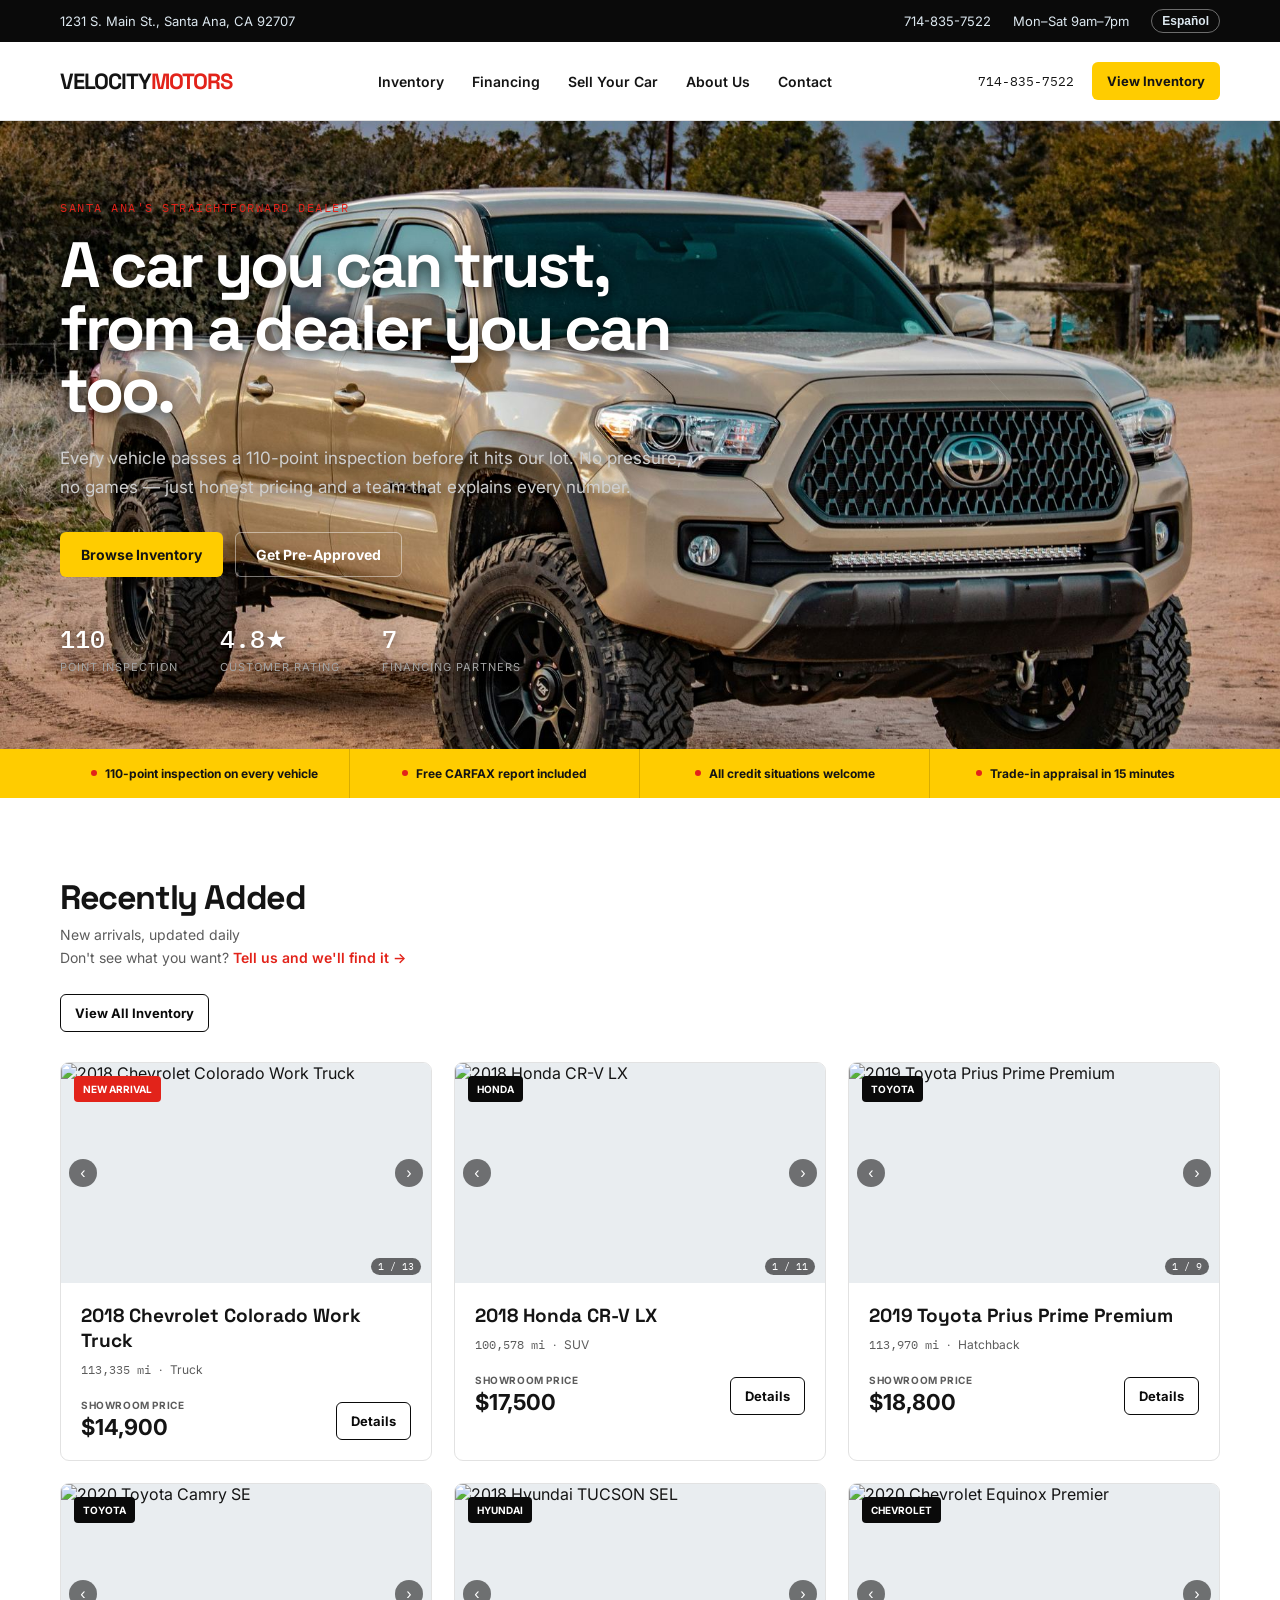
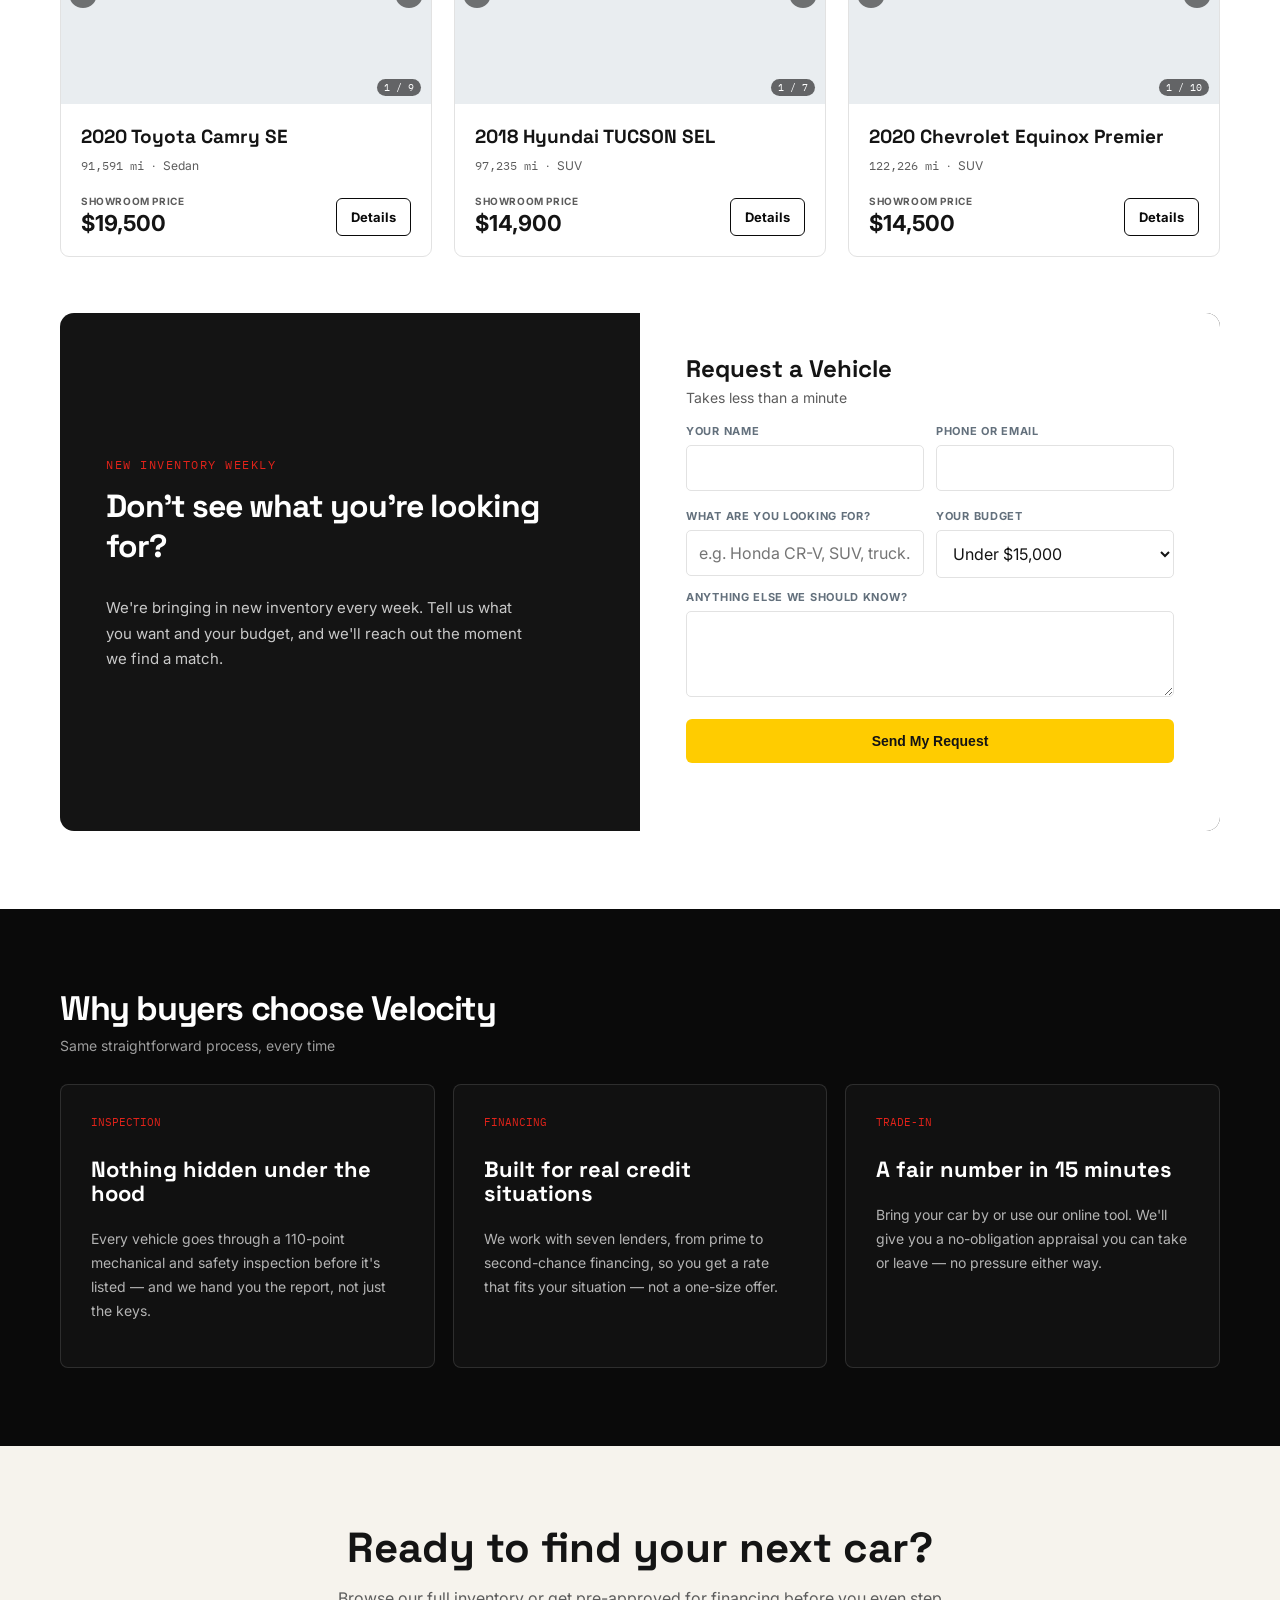
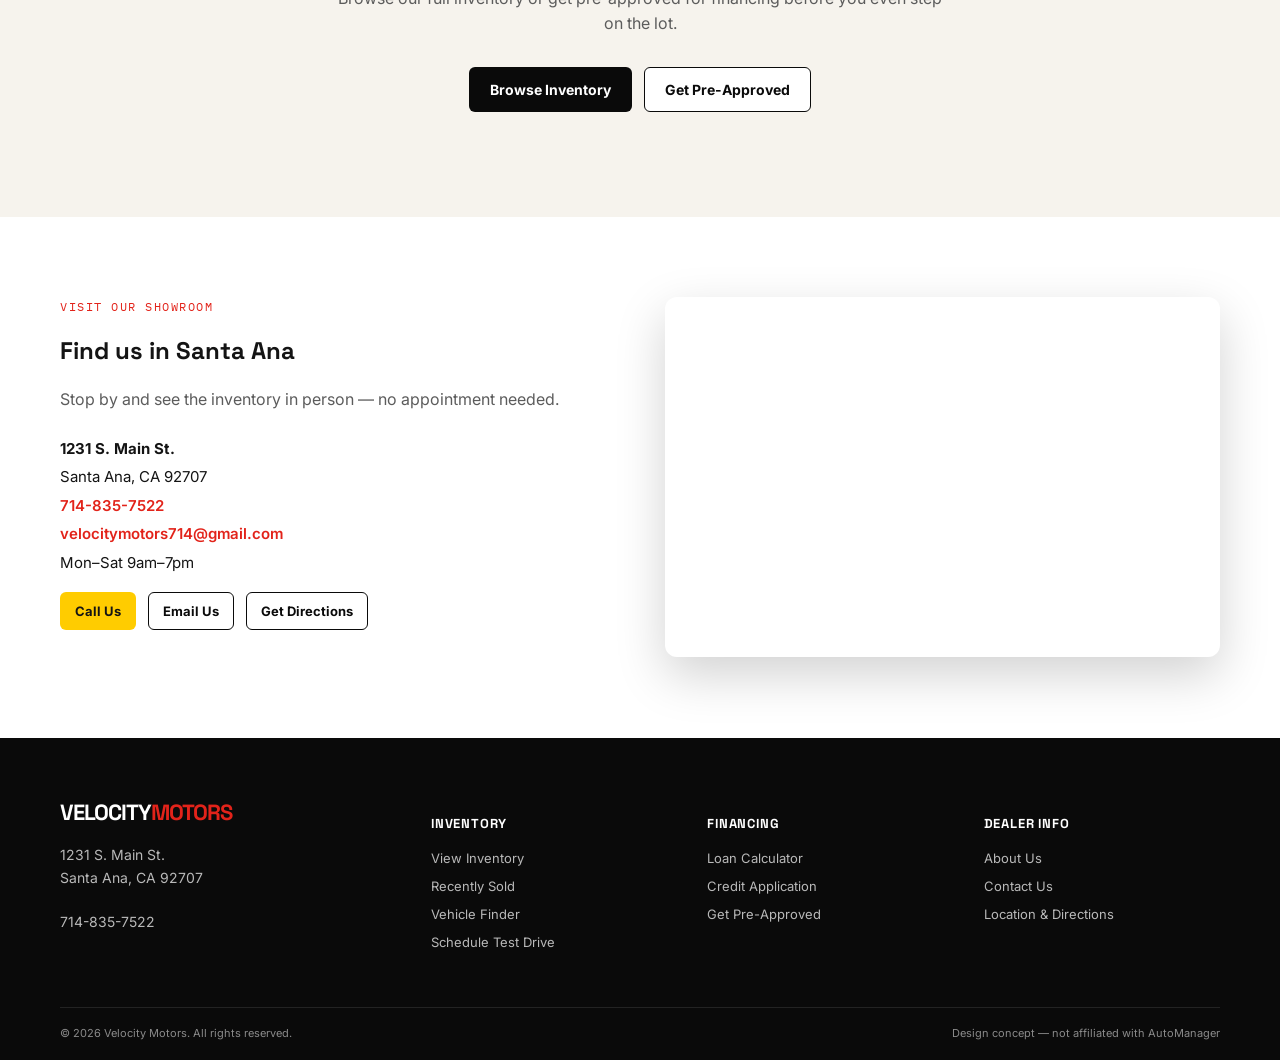
==== index.html @ 2717da7c "Add files via upload" ====
<!DOCTYPE html>
<html lang="en">
<head>
<meta charset="UTF-8">
<meta name="viewport" content="width=device-width, initial-scale=1">
<title>Used Car Dealership in Santa Ana, CA | Velocity Motors</title>
<meta name="description" content="Quality pre-owned vehicles in Santa Ana, CA. Every car inspected, transparent pricing, and financing for every credit situation. Browse inventory today.">
<link rel="preconnect" href="https://fonts.googleapis.com">
<link href="https://fonts.googleapis.com/css2?family=Space+Grotesk:wght@500;600;700&family=Inter:wght@400;500;600&family=IBM+Plex+Mono:wght@400;500&display=swap" rel="stylesheet">
<link rel="stylesheet" href="styles.css">
</head>
<body>

<div class="topbar">
  <div class="container">
    <span>1231 S. Main St., Santa Ana, CA 92707</span>
    <div class="topbar-links">
      <a href="tel:714-835-7522">714-835-7522</a>
      <a href="#" data-en="Mon–Sat 9am–7pm" data-es="Lun–Sáb 9am–7pm">Mon–Sat 9am–7pm</a>
      <button id="langToggle" class="lang-toggle">Español</button>
    </div>
  </div>
</div>

<header class="header">
  <div class="container">
    <a href="index.html" class="logo">VELOCITY<span>MOTORS</span></a>
    <nav class="nav">
      <a href="inventory.html" data-en="Inventory" data-es="Inventario">Inventory</a>
      <a href="financing.html" data-en="Financing" data-es="Financiamiento">Financing</a>
      <a href="sell-your-car.html" data-en="Sell Your Car" data-es="Vende tu Auto">Sell Your Car</a>
      <a href="about.html" data-en="About Us" data-es="Sobre Nosotros">About Us</a>
      <a href="#visit" data-en="Contact" data-es="Contacto">Contact</a>
    </nav>
    <div class="header-cta">
      <span class="phone-cta">714-835-7522</span>
      <a href="inventory.html" class="btn btn-primary btn-sm" data-en="View Inventory" data-es="Ver Inventario">View Inventory</a>
    </div>
  </div>
</header>

<section class="hero">
  <div class="hero-carousel" id="heroCarousel">
    <img class="hero-carousel-slide active" src="images/hero-1.jpg" alt="">
    <img class="hero-carousel-slide" src="images/hero-2.jpg" alt="">
    <img class="hero-carousel-slide" src="images/hero-3.jpg" alt="">
    <img class="hero-carousel-slide" src="images/hero-4.jpg" alt="">
    <img class="hero-carousel-slide" src="images/hero-5.jpg" alt="">
    <img class="hero-carousel-slide" src="images/hero-6.jpg" alt="">
    <img class="hero-carousel-slide" src="images/hero-7.jpg" alt="">
    <img class="hero-carousel-slide" src="images/hero-8.jpg" alt="">
    <img class="hero-carousel-slide" src="images/hero-9.jpg" alt="">
  </div>
  <div class="container hero-inner">
    <div class="hero-text-panel">
      <span class="eyebrow" data-en="Santa Ana's Straightforward Dealer" data-es="El Distribuidor Honesto de Santa Ana">Santa Ana's Straightforward Dealer</span>
      <h1 data-en="A car you can trust,<br>from a dealer you can too." data-es="Un auto en el que puedes confiar,<br>de un distribuidor en el que también puedes confiar.">A car you can trust,<br>from a dealer you can too.</h1>
      <p data-en="Every vehicle passes a 110-point inspection before it hits our lot. No pressure, no games — just honest pricing and a team that explains every number." data-es="Cada vehículo pasa una inspección de 110 puntos antes de llegar a nuestro lote. Sin presión, sin trucos — solo precios honestos y un equipo que explica cada número.">Every vehicle passes a 110-point inspection before it hits our lot. No pressure, no games — just honest pricing and a team that explains every number.</p>
      <div class="hero-actions">
        <a href="inventory.html" class="btn btn-primary" data-en="Browse Inventory" data-es="Ver Inventario">Browse Inventory</a>
        <a href="financing.html" class="btn btn-outline-light" data-en="Get Pre-Approved" data-es="Obtén tu Pre-Aprobación">Get Pre-Approved</a>
      </div>
      <div class="hero-stats">
        <div>
          <div class="hero-stat-num odometer">110</div>
          <div class="hero-stat-label" data-en="Point Inspection" data-es="Puntos de Inspección">Point Inspection</div>
        </div>
        <div>
          <div class="hero-stat-num odometer">4.8★</div>
          <div class="hero-stat-label" data-en="Customer Rating" data-es="Calificación de Clientes">Customer Rating</div>
        </div>
        <div>
          <div class="hero-stat-num odometer">7</div>
          <div class="hero-stat-label" data-en="Financing Partners" data-es="Socios de Financiamiento">Financing Partners</div>
        </div>
      </div>
    </div>
  </div>
</section>

<div class="trust-strip">
  <div class="container">
    <div class="trust-item"><span class="dot"></span><span data-en="110-point inspection on every vehicle" data-es="Inspección de 110 puntos en cada vehículo">110-point inspection on every vehicle</span></div>
    <div class="trust-item"><span class="dot"></span><span data-en="Free CARFAX report included" data-es="Reporte CARFAX gratis incluido">Free CARFAX report included</span></div>
    <div class="trust-item"><span class="dot"></span><span data-en="All credit situations welcome" data-es="Todo tipo de crédito es bienvenido">All credit situations welcome</span></div>
    <div class="trust-item"><span class="dot"></span><span data-en="Trade-in appraisal in 15 minutes" data-es="Tasación de tu auto en 15 minutos">Trade-in appraisal in 15 minutes</span></div>
  </div>
</div>

<section class="section">
  <div class="container">
    <div class="section-head recently-added-head">
      <div>
        <h2 data-en="Recently Added" data-es="Agregados Recientemente">Recently Added</h2>
        <p class="sub" data-en="New arrivals, updated daily" data-es="Nuevas llegadas, actualizado a diario">New arrivals, updated daily</p>
        <p style="margin-top:6px;font-size:14px;color:var(--muted)">
          <span data-en="Don't see what you want? " data-es="¿No ves lo que buscas? ">Don't see what you want? </span><a href="#request" style="color:var(--red);font-weight:600" data-en="Tell us and we'll find it →" data-es="Dinos y lo encontraremos →">Tell us and we'll find it →</a>
        </p>
        <a href="inventory.html" class="btn btn-outline btn-sm" style="margin-top:14px;display:inline-flex" data-en="View All Inventory" data-es="Ver Todo el Inventario">View All Inventory</a>
      </div>
    </div>

    <div class="grid-cards" data-inventory-grid data-inventory-limit="6" style="margin-top:30px"></div>
  </div>

  <div class="container">
    <div id="request" class="request-band">
      <div class="request-inner">
        <div class="request-copy">
          <span class="eyebrow" style="color:var(--red)" data-en="New Inventory Weekly" data-es="Inventario Nuevo Cada Semana">New Inventory Weekly</span>
          <h2 data-en="Don't see what you're looking for?" data-es="¿No encuentras lo que buscas?">Don't see what you're looking for?</h2>
          <p data-en="We're bringing in new inventory every week. Tell us what you want and your budget, and we'll reach out the moment we find a match." data-es="Estamos recibiendo inventario nuevo cada semana. Dinos qué buscas y tu presupuesto, y te contactaremos en cuanto encontremos algo para ti.">We're bringing in new inventory every week. Tell us what you want and your budget, and we'll reach out the moment we find a match.</p>
        </div>
        <form class="search-card request-form" id="vehicleRequestForm" data-lead-form><input type="hidden" name="_subject" value="New Vehicle Request - Velocity Motors">
          <h3 data-en="Request a Vehicle" data-es="Solicitar un Vehículo">Request a Vehicle</h3>
          <p class="sub" data-en="Takes less than a minute" data-es="Toma menos de un minuto">Takes less than a minute</p>
          <div class="search-row">
            <div class="field">
              <label data-en="Your Name" data-es="Tu Nombre">Your Name</label>
              <input type="text" name="name" required>
            </div>
            <div class="field">
              <label data-en="Phone or Email" data-es="Teléfono o Correo">Phone or Email</label>
              <input type="text" name="contact" required>
            </div>
          </div>
          <div class="search-row">
            <div class="field">
              <label data-en="What Are You Looking For?" data-es="¿Qué Estás Buscando?">What Are You Looking For?</label>
              <input type="text" name="vehicle" placeholder="e.g. Honda CR-V, SUV, truck..." required>
            </div>
            <div class="field">
              <label data-en="Your Budget" data-es="Tu Presupuesto">Your Budget</label>
              <select name="budget">
                <option data-en="Under $15,000" data-es="Menos de $15,000">Under $15,000</option>
                <option data-en="$15,000–$20,000" data-es="$15,000–$20,000">$15,000–$20,000</option>
                <option data-en="$20,000–$25,000" data-es="$20,000–$25,000">$20,000–$25,000</option>
                <option data-en="$25,000+" data-es="$25,000+">$25,000+</option>
              </select>
            </div>
          </div>
          <div class="field" style="margin-top:12px">
            <label data-en="Anything Else We Should Know?" data-es="¿Algo Más que Debamos Saber?">Anything Else We Should Know?</label>
            <textarea name="notes" rows="3" placeholder=""></textarea>
          </div>
          <button type="submit" class="btn btn-primary btn-block" data-en="Send My Request" data-es="Enviar mi Solicitud">Send My Request</button>
          <p class="form-status" id="requestStatus"></p>
        </form>
      </div>
    </div>
  </div>
</section>

<section class="section features">
  <div class="container">
    <div class="section-head">
      <div>
        <h2 style="color:#fff" data-en="Why buyers choose Velocity" data-es="Por qué los compradores eligen Velocity">Why buyers choose Velocity</h2>
        <p class="sub" style="color:rgba(255,255,255,0.6)" data-en="Same straightforward process, every time" data-es="El mismo proceso honesto, cada vez">Same straightforward process, every time</p>
      </div>
    </div>
    <div class="grid-3">
      <div class="feature-card">
        <div class="feature-num" data-en="Inspection" data-es="Inspección">Inspection</div>
        <h3 data-en="Nothing hidden under the hood" data-es="Nada escondido bajo el capó">Nothing hidden under the hood</h3>
        <p data-en="Every vehicle goes through a 110-point mechanical and safety inspection before it's listed — and we hand you the report, not just the keys." data-es="Cada vehículo pasa por una inspección mecánica y de seguridad de 110 puntos antes de ser listado — y te entregamos el reporte, no solo las llaves.">Every vehicle goes through a 110-point mechanical and safety inspection before it's listed — and we hand you the report, not just the keys.</p>
      </div>
      <div class="feature-card">
        <div class="feature-num" data-en="Financing" data-es="Financiamiento">Financing</div>
        <h3 data-en="Built for real credit situations" data-es="Diseñado para situaciones de crédito reales">Built for real credit situations</h3>
        <p data-en="We work with seven lenders, from prime to second-chance financing, so you get a rate that fits your situation — not a one-size offer." data-es="Trabajamos con siete prestamistas, desde crédito preferencial hasta segunda oportunidad, para darte una tasa que se ajuste a tu situación.">We work with seven lenders, from prime to second-chance financing, so you get a rate that fits your situation — not a one-size offer.</p>
      </div>
      <div class="feature-card">
        <div class="feature-num" data-en="Trade-In" data-es="Recompra">Trade-In</div>
        <h3 data-en="A fair number in 15 minutes" data-es="Un número justo en 15 minutos">A fair number in 15 minutes</h3>
        <p data-en="Bring your car by or use our online tool. We'll give you a no-obligation appraisal you can take or leave — no pressure either way." data-es="Trae tu auto o usa nuestra herramienta en línea. Te daremos una tasación sin compromiso que puedes aceptar o no — sin presión.">Bring your car by or use our online tool. We'll give you a no-obligation appraisal you can take or leave — no pressure either way.</p>
      </div>
    </div>
  </div>
</section>

<section class="cta-band">
  <div class="container">
    <h2 data-en="Ready to find your next car?" data-es="¿Listo para encontrar tu próximo auto?">Ready to find your next car?</h2>
    <p data-en="Browse our full inventory or get pre-approved for financing before you even step on the lot." data-es="Explora todo nuestro inventario u obtén tu pre-aprobación de financiamiento antes de visitarnos.">Browse our full inventory or get pre-approved for financing before you even step on the lot.</p>
    <div class="hero-actions" style="justify-content:center">
      <a href="inventory.html" class="btn btn-secondary" data-en="Browse Inventory" data-es="Ver Inventario">Browse Inventory</a>
      <a href="financing.html" class="btn btn-outline" style="border-color:var(--navy)" data-en="Get Pre-Approved" data-es="Obtén tu Pre-Aprobación">Get Pre-Approved</a>
    </div>
  </div>
</section>

<section class="section" id="visit">
  <div class="container">
    <div class="visit-grid">
      <div>
        <span class="eyebrow" style="color:var(--red)" data-en="Visit Our Showroom" data-es="Visita Nuestro Showroom">Visit Our Showroom</span>
        <h2 data-en="Find us in Santa Ana" data-es="Encuéntranos en Santa Ana">Find us in Santa Ana</h2>
        <p style="color:var(--muted);line-height:1.7;margin:14px 0 22px" data-en="Stop by and see the inventory in person — no appointment needed." data-es="Visítanos y ve el inventario en persona — no se necesita cita.">Stop by and see the inventory in person — no appointment needed.</p>
        <p style="font-size:15px;line-height:1.9">
          <strong>1231 S. Main St.</strong><br>Santa Ana, CA 92707<br>
          <a href="tel:714-835-7522" style="color:var(--red);font-weight:600">714-835-7522</a><br>
          <a href="mailto:velocitymotors714@gmail.com" style="color:var(--red);font-weight:600">velocitymotors714@gmail.com</a><br>
          <span data-en="Mon–Sat 9am–7pm" data-es="Lun–Sáb 9am–7pm">Mon–Sat 9am–7pm</span>
        </p>
        <div class="hero-actions" style="margin-top:8px">
          <a href="tel:714-835-7522" class="btn btn-primary btn-sm" data-en="Call Us" data-es="Llámanos">Call Us</a>
          <a href="mailto:velocitymotors714@gmail.com" class="btn btn-outline btn-sm" data-en="Email Us" data-es="Envíanos un Correo">Email Us</a>
          <a href="https://www.google.com/maps/dir/?api=1&destination=1231+S+Main+St+Santa+Ana+CA+92707" target="_blank" rel="noopener" class="btn btn-outline btn-sm" data-en="Get Directions" data-es="Cómo Llegar">Get Directions</a>
        </div>
      </div>
      <div class="map-frame">
        <iframe
          src="https://www.google.com/maps?q=1231+S.+Main+St.,+Santa+Ana,+CA+92707&output=embed"
          width="100%" height="360" style="border:0" allowfullscreen="" loading="lazy"
          referrerpolicy="no-referrer-when-downgrade"
          title="Velocity Motors location on Google Maps"></iframe>
      </div>
    </div>
  </div>
</section>

<footer class="footer">
  <div class="container">
    <div class="footer-grid">
      <div>
        <div class="footer-logo">VELOCITY<span>MOTORS</span></div>
        <p style="font-size:14px; line-height:1.6;">1231 S. Main St.<br>Santa Ana, CA 92707<br><br>714-835-7522</p>
      </div>
      <div>
        <h4 data-en="Inventory" data-es="Inventario">Inventory</h4>
        <ul>
          <li><a href="inventory.html" data-en="View Inventory" data-es="Ver Inventario">View Inventory</a></li>
          <li><a href="recently-sold.html" data-en="Recently Sold" data-es="Vendidos Recientemente">Recently Sold</a></li>
          <li><a href="inventory.html" data-en="Vehicle Finder" data-es="Buscador de Vehículos">Vehicle Finder</a></li>
          <li><a href="schedule-test-drive.html" data-en="Schedule Test Drive" data-es="Agendar Prueba de Manejo">Schedule Test Drive</a></li>
        </ul>
      </div>
      <div>
        <h4 data-en="Financing" data-es="Financiamiento">Financing</h4>
        <ul>
          <li><a href="financing.html" data-en="Loan Calculator" data-es="Calculadora de Préstamo">Loan Calculator</a></li>
          <li><a href="financing.html#credit-app" data-en="Credit Application" data-es="Solicitud de Crédito">Credit Application</a></li>
          <li><a href="financing.html" data-en="Get Pre-Approved" data-es="Obtén tu Pre-Aprobación">Get Pre-Approved</a></li>
        </ul>
      </div>
      <div>
        <h4 data-en="Dealer Info" data-es="Información del Distribuidor">Dealer Info</h4>
        <ul>
          <li><a href="about.html" data-en="About Us" data-es="Sobre Nosotros">About Us</a></li>
          <li><a href="#visit" data-en="Contact Us" data-es="Contáctanos">Contact Us</a></li>
          <li><a href="https://www.google.com/maps/dir/?api=1&destination=1231+S+Main+St+Santa+Ana+CA+92707" target="_blank" rel="noopener" data-en="Location & Directions" data-es="Ubicación y Direcciones">Location & Directions</a></li>
        </ul>
      </div>
    </div>
    <div class="footer-bottom">
      <span data-en="© 2026 Velocity Motors. All rights reserved." data-es="© 2026 Velocity Motors. Todos los derechos reservados.">© 2026 Velocity Motors. All rights reserved.</span>
      <span data-en="Design concept — not affiliated with AutoManager" data-es="Concepto de diseño — no afiliado con AutoManager">Design concept — not affiliated with AutoManager</span>
    </div>
  </div>
</footer>

<script src="script.js"></script>
</body>
</html>
---- styles.css ----
:root{
  --navy:#0a0a0a;
  --navy-2:#222;
  --orange:#ffcc00;
  --orange-2:#e0b400;
  --red:#e2231a;
  --red-2:#b81b13;
  --cream:#f6f3ed;
  --white:#fff;
  --ink:#141414;
  --muted:#5c5c5c;
  --line:#e2e2e2;
  --shadow:0 18px 50px rgba(0,0,0,.18);
}
*{box-sizing:border-box}
html{scroll-behavior:smooth}
body{margin:0;font-family:Inter,Arial,sans-serif;color:var(--ink);background:#fff}
a{text-decoration:none;color:inherit}
img{max-width:100%;display:block}
.container{width:min(1160px,calc(100% - 40px));margin:auto}
.topbar{background:var(--navy);color:#dce7ef;font-size:13px;padding:9px 0}
.topbar .container,.header .container{display:flex;align-items:center;justify-content:space-between;gap:20px}
.topbar-links{display:flex;align-items:center;gap:22px}
.topbar-links a:hover{color:var(--orange)}
.header{background:#fff;border-bottom:1px solid var(--line);position:sticky;top:0;z-index:20}
.header .container{height:78px}
.logo,.footer-logo{font-family:"Space Grotesk",Arial,sans-serif;font-weight:700;font-size:22px;letter-spacing:-1px}
.logo span,.footer-logo span{color:var(--red)}
.nav{display:flex;gap:28px;font-size:14px;font-weight:600}
.nav a:hover{color:var(--red)}
.header-cta{display:flex;align-items:center;gap:18px}
.lang-toggle{background:transparent;border:1px solid rgba(255,255,255,.4);color:#dce7ef;font-size:12px;font-weight:600;padding:4px 10px;border-radius:20px;cursor:pointer;transition:.2s ease}
.lang-toggle:hover{background:var(--orange);border-color:var(--orange);color:var(--ink)}
.phone-cta{font-family:"IBM Plex Mono",monospace;font-size:13px}
.btn{display:inline-flex;align-items:center;justify-content:center;border:1px solid transparent;padding:13px 20px;border-radius:6px;font-weight:700;font-size:14px;transition:.2s ease;cursor:pointer}
.btn:hover{transform:translateY(-1px)}
.btn-primary{background:var(--orange);color:var(--ink)}.btn-primary:hover{background:var(--orange-2)}
.btn-secondary{background:var(--navy);color:#fff}.btn-secondary:hover{background:var(--navy-2)}
.btn-outline{border-color:var(--navy);color:var(--navy);background:#fff}
.btn-outline:hover{background:var(--navy);color:#fff}
.btn-outline-light{border-color:rgba(255,255,255,.45);color:#fff;background:transparent}
.btn-outline-light:hover{background:#fff;color:var(--navy)}
.btn-sm{padding:10px 14px;font-size:13px}.btn-block{width:100%}
.hero{background:linear-gradient(110deg,#000 0%,#161616 64%,#252525 100%);color:#fff;position:relative;overflow:hidden}
.hero-carousel{position:absolute;inset:0;z-index:0}
.hero-carousel-slide{position:absolute;inset:0;width:100%;height:100%;object-fit:cover;opacity:0;transition:opacity 1.6s ease}
.hero-carousel-slide.active{opacity:1}
.hero-inner{position:relative;z-index:1;min-height:560px;padding:75px 0;display:flex;align-items:center}
.hero-text-panel{max-width:640px}
.hero-text-panel h1,.hero-text-panel .eyebrow,.hero-text-panel p,.hero-text-panel .hero-stat-num,.hero-text-panel .hero-stat-label{text-shadow:0 2px 14px rgba(0,0,0,.85)}
.hero:after{content:"";position:absolute;width:520px;height:520px;border:1px solid rgba(255,255,255,.08);border-radius:50%;right:-170px;top:-170px}
.eyebrow{font-family:"IBM Plex Mono",monospace;color:var(--red);font-size:12px;text-transform:uppercase;letter-spacing:1.5px}
h1,h2,h3,h4{font-family:"Space Grotesk",Arial,sans-serif}
h1{font-size:clamp(42px,5vw,68px);line-height:.98;letter-spacing:-3px;margin:18px 0 22px}
.hero p{color:#cfcfcf;max-width:650px;line-height:1.7;font-size:17px}
.hero-actions{display:flex;gap:12px;flex-wrap:wrap;margin:30px 0}
.hero-stats{display:flex;gap:42px;margin-top:45px}
.hero-stat-num{font-family:"IBM Plex Mono",monospace;font-size:25px;font-weight:500}
.hero-stat-label{font-size:11px;text-transform:uppercase;letter-spacing:1px;color:#a3a3a3;margin-top:5px}
.search-card{background:#fff;color:var(--ink);padding:30px;border-radius:10px;box-shadow:var(--shadow);position:relative;z-index:2}
.search-card h3{font-size:24px;margin:0 0 5px}.sub{color:var(--muted);font-size:14px;margin:0}
.search-row{display:grid;grid-template-columns:1fr 1fr;gap:12px;margin-top:18px}
.field label{display:block;font-size:11px;font-weight:700;text-transform:uppercase;letter-spacing:.7px;margin-bottom:7px;color:#63707c}
select{width:100%;padding:12px;border:1px solid var(--line);border-radius:5px;background:#fff;font:inherit;color:var(--ink)}
.search-card .btn{margin-top:20px}
.trust-strip{background:var(--orange);color:var(--ink)}
.trust-strip .container{display:grid;grid-template-columns:repeat(4,1fr)}
.trust-item{padding:17px 12px;font-size:12px;font-weight:700;text-align:center;border-right:1px solid rgba(0,0,0,.15)}
.trust-item:last-child{border:0}.dot{display:inline-block;width:6px;height:6px;border-radius:50%;background:var(--red);margin-right:8px;vertical-align:2px}
.section{padding:78px 0}
.section-head{display:flex;justify-content:space-between;align-items:end;margin-bottom:30px}
.section-head h2{font-size:34px;letter-spacing:-1.4px;margin:0 0 7px}
.recently-added-head{align-items:start;gap:40px}
.recently-added-head>div:first-child{flex:1;min-width:260px}
.recently-added-head .search-card{width:420px;flex-shrink:0}
.grid-cards{display:grid;grid-template-columns:repeat(3,1fr);gap:22px}
.car-card{border:1px solid var(--line);border-radius:9px;overflow:hidden;background:#fff;transition:.2s}
.car-card:hover{box-shadow:var(--shadow);transform:translateY(-3px)}
.car-card-img{height:220px;background:#e9edf0;position:relative;overflow:hidden}
.car-card-img img{width:100%;height:100%;object-fit:cover}
.card-photo-link{position:absolute;inset:0;display:block}
.card-photo-slide{position:absolute;inset:0;width:100%;height:100%;object-fit:cover;opacity:0;transition:opacity .3s ease}
.card-photo-slide.active{opacity:1}
.card-photo-nav{position:absolute;top:50%;transform:translateY(-50%);width:28px;height:28px;border-radius:50%;border:none;background:rgba(10,10,10,.55);color:#fff;font-size:16px;cursor:pointer;display:flex;align-items:center;justify-content:center;line-height:1;z-index:3}
.card-photo-nav:hover{background:var(--red)}
.card-photo-nav.prev{left:8px}
.card-photo-nav.next{right:8px}
.card-photo-counter{position:absolute;bottom:8px;right:10px;background:rgba(10,10,10,.6);color:#fff;font-size:10px;padding:2px 7px;border-radius:20px;font-family:"IBM Plex Mono",monospace;z-index:3}
.car-badge{position:absolute;top:13px;left:13px;background:var(--navy);color:#fff;padding:7px 9px;border-radius:4px;font-size:10px;font-weight:700;text-transform:uppercase;z-index:2}
.car-badge.new{background:var(--red)}
.car-badge.sold{background:var(--ink)}
.car-card.sold .car-card-img img{filter:grayscale(35%);opacity:.85}
.car-card.sold .car-card-body{padding-bottom:24px}
.car-card-body{padding:20px}.car-card h3{font-size:19px;margin:0 0 9px}
.car-meta{display:flex;gap:8px;color:var(--muted);font-size:12px}
.odometer{font-family:"IBM Plex Mono",monospace}
.car-price-row{display:flex;align-items:end;justify-content:space-between;margin-top:22px}
.car-price{font-size:22px;font-weight:700}.car-price .label{display:block;font-size:10px;color:var(--muted);text-transform:uppercase;letter-spacing:.6px;margin-bottom:3px}
.features{background:var(--navy);color:#fff}
.grid-3{display:grid;grid-template-columns:repeat(3,1fr);gap:18px}
.feature-card{border:1px solid rgba(255,255,255,.12);padding:30px;border-radius:8px;background:rgba(255,255,255,.03)}
.feature-num{font-family:"IBM Plex Mono",monospace;color:var(--red);text-transform:uppercase;font-size:11px;margin-bottom:28px}
.feature-card h3{font-size:22px;line-height:1.1}.feature-card p{color:#b4b4b4;line-height:1.7;font-size:14px}
.cta-band{text-align:center;padding:75px 0;background:var(--cream)}
.cta-band h2{font-size:42px;margin:0 0 12px}.cta-band p{color:var(--muted);margin:0 auto;max-width:620px;line-height:1.6}
.cta-band .hero-actions{justify-content:center}
.request-band{background:var(--ink);color:#fff;border-radius:14px;margin-top:56px;overflow:hidden}
.request-inner{display:grid;grid-template-columns:1fr 1fr;gap:0}
.request-copy{padding:50px 46px;display:flex;flex-direction:column;justify-content:center}
.request-copy h2{font-size:32px;margin:14px 0 14px;letter-spacing:-1px}
.request-copy p{color:#c9c9c9;line-height:1.7;font-size:15px;max-width:420px}
.request-form{border-radius:0;box-shadow:none;padding:40px 46px}
.request-form textarea{width:100%;padding:12px;border:1px solid var(--line);border-radius:5px;background:#fff;font:inherit;color:var(--ink);resize:vertical}
.request-form input{width:100%;padding:12px;border:1px solid var(--line);border-radius:5px;background:#fff;font:inherit;color:var(--ink)}
.request-form .btn{margin-top:18px}
.form-status{font-size:13px;margin:12px 0 0;min-height:16px}
.form-status.success{color:var(--red)}
.form-status.error{color:var(--red);font-weight:600}
.visit-grid{display:grid;grid-template-columns:1fr 1fr;gap:50px;align-items:center}
.map-frame{border-radius:12px;overflow:hidden;box-shadow:var(--shadow);line-height:0}
.am-embed{border:1px solid var(--line);border-radius:12px;overflow:hidden;background:#fafafa}
.am-embed iframe{display:block}
.am-fallback{font-size:12px;color:var(--muted);text-align:center;padding:10px;margin:0;border-top:1px solid var(--line)}
.am-fallback-link{color:var(--red);font-weight:600}
.am-embed-preview{max-height:620px;overflow:hidden;position:relative}
.am-embed-preview:after{content:"";position:absolute;bottom:36px;left:0;right:0;height:80px;background:linear-gradient(rgba(255,255,255,0),#fff)}
.finance-grid{display:grid;grid-template-columns:1.1fr .9fr;gap:50px;align-items:start;margin-top:10px}
.finance-calc select{width:100%;padding:12px;border:1px solid var(--line);border-radius:5px;background:#fff;font:inherit;color:var(--ink)}
.finance-result{background:var(--ink);color:#fff;border-radius:10px;padding:20px 22px;margin-top:20px;display:flex;flex-direction:column;gap:6px}
.finance-result-label{font-size:12px;text-transform:uppercase;letter-spacing:.5px;color:#b4b4b4}
.finance-result-num{font-family:"IBM Plex Mono",monospace;font-size:34px;font-weight:500;color:var(--orange)}
.finance-disclaimer{font-size:11.5px;color:var(--muted);line-height:1.6;margin-top:14px}
.finance-cta{background:var(--cream);border-radius:14px;padding:44px 40px}
.about-grid{display:grid;grid-template-columns:1.3fr .7fr;gap:50px;align-items:start;margin-top:10px}
.about-lead{font-size:19px;line-height:1.6;color:var(--ink);font-weight:500;margin-bottom:16px}
.about-grid p{line-height:1.8;color:var(--muted);margin-bottom:16px}
.about-list{list-style:none;padding:0;margin:22px 0 30px}
.about-list li{display:flex;align-items:center;gap:10px;padding:10px 0;border-bottom:1px solid var(--line);font-size:15px}
.about-list .dot{background:var(--red);flex-shrink:0}
.about-side{background:var(--cream);border-radius:14px;padding:34px 30px;height:max-content}
.credit-app-form{max-width:700px;margin-top:10px}
.credit-app-form textarea{width:100%;padding:12px;border:1px solid var(--line);border-radius:5px;background:#fff;font:inherit;color:var(--ink)}
.credit-app-form select{width:100%;padding:12px;border:1px solid var(--line);border-radius:5px;background:#fff;font:inherit;color:var(--ink)}
.credit-app-form input{width:100%;padding:12px;border:1px solid var(--line);border-radius:5px;background:#fff;font:inherit;color:var(--ink)}
.credit-app-form .btn{margin-top:20px}
.gallery-main{position:relative;border-radius:9px;overflow:hidden;background:#f0f0f0;aspect-ratio:4/3}
.gallery-main img{width:100%;height:100%;object-fit:cover}
.gallery-nav{position:absolute;top:50%;transform:translateY(-50%);width:38px;height:38px;border-radius:50%;border:none;background:rgba(10,10,10,.55);color:#fff;font-size:20px;cursor:pointer;display:flex;align-items:center;justify-content:center;line-height:1}
.gallery-nav:hover{background:var(--red)}
.gallery-nav.prev{left:12px}
.gallery-nav.next{right:12px}
.gallery-counter{position:absolute;bottom:10px;right:12px;background:rgba(10,10,10,.6);color:#fff;font-size:12px;padding:3px 9px;border-radius:20px;font-family:"IBM Plex Mono",monospace}
.gallery-thumbs{display:flex;gap:8px;margin-top:10px;overflow-x:auto;padding-bottom:4px}
.gallery-thumb{width:72px;height:54px;object-fit:cover;border-radius:6px;cursor:pointer;opacity:.55;flex-shrink:0;border:2px solid transparent;transition:.15s ease}
.gallery-thumb:hover{opacity:.85}
.gallery-thumb.active{opacity:1;border-color:var(--red)}
.spec-sheet{margin-top:30px}
.spec-sheet h3{font-size:18px;margin-bottom:14px}
.vehicle-detail-grid{display:grid;grid-template-columns:1.2fr .8fr;gap:30px}
@media(max-width:900px){
  .vehicle-detail-grid{grid-template-columns:1fr}
}
.spec-grid{display:grid;grid-template-columns:1fr 1fr;gap:0;border:1px solid var(--line);border-radius:8px;overflow:hidden}
.spec-row{display:flex;justify-content:space-between;padding:12px 16px;border-bottom:1px solid var(--line);border-right:1px solid var(--line);font-size:14px}
.spec-row:nth-child(2n){border-right:none}
.spec-label{color:var(--muted)}
.spec-value{font-weight:600;text-align:right}
@media(max-width:900px){
  .spec-grid{grid-template-columns:1fr}
  .spec-row:nth-child(2n){border-right:1px solid var(--line)}
}
@media(max-width:900px){
  .finance-grid{grid-template-columns:1fr}
  .about-grid{grid-template-columns:1fr}
}
@media(max-width:900px){
  .request-inner{grid-template-columns:1fr}
  .request-copy,.request-form{padding:34px 26px}
  .visit-grid{grid-template-columns:1fr}
}
.footer{background:var(--navy);color:#b9b9b9;padding:60px 0 20px}
.footer-grid{display:grid;grid-template-columns:1.4fr repeat(3,1fr);gap:40px}
.footer-logo{color:#fff;margin-bottom:18px}.footer h4{color:#fff;font-size:13px;text-transform:uppercase;letter-spacing:.8px}
.footer ul{list-style:none;padding:0;margin:0}.footer li{margin:12px 0;font-size:13px}.footer li a:hover{color:#fff}
.footer-bottom{border-top:1px solid rgba(255,255,255,.1);margin-top:45px;padding-top:18px;display:flex;justify-content:space-between;font-size:11px;color:#8a8a8a}
@media(max-width:900px){
  .nav{display:none}.hero-inner{grid-template-columns:1fr;padding:55px 0}.search-card{max-width:650px}
  .grid-cards,.grid-3{grid-template-columns:1fr 1fr}.trust-strip .container{grid-template-columns:1fr 1fr}
  .footer-grid{grid-template-columns:1fr 1fr}
}
@media(max-width:620px){
  .container{width:min(100% - 28px,1160px)}.topbar .container{font-size:11px}.topbar-links{gap:10px}
  .header .container{height:66px}.header-cta .phone-cta{display:none}.header-cta .btn{padding:9px 10px}
  h1{letter-spacing:-2px}.hero-inner{min-height:auto}.hero-stats{gap:22px}.hero-stat-num{font-size:20px}
  .search-row,.grid-cards,.grid-3,.footer-grid{grid-template-columns:1fr}.trust-strip .container{grid-template-columns:1fr}
  .trust-item{text-align:left;border-right:0;border-bottom:1px solid rgba(255,255,255,.2)}
  .section{padding:55px 0}.section-head{align-items:start;gap:15px;flex-direction:column}.cta-band h2{font-size:32px}
  .recently-added-head .search-card{width:100%}
  .footer-bottom{flex-direction:column;gap:8px}
}
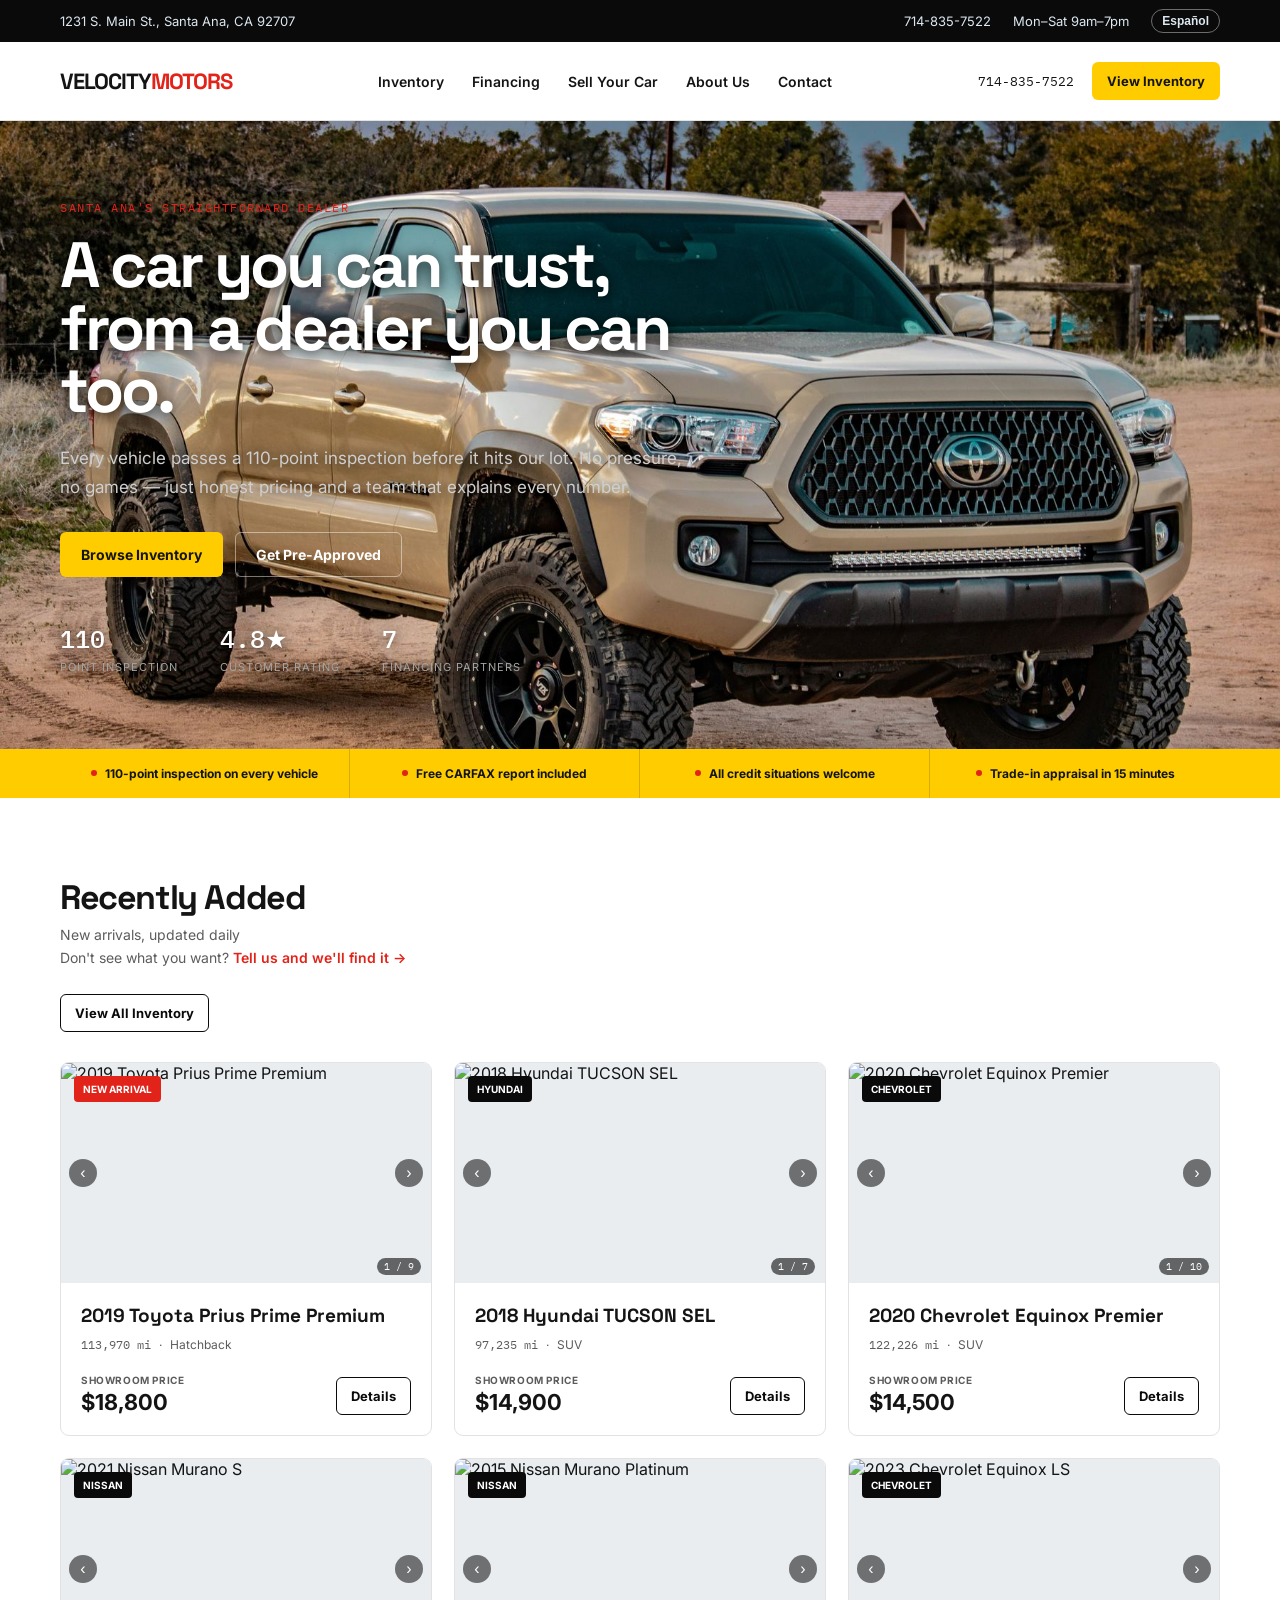
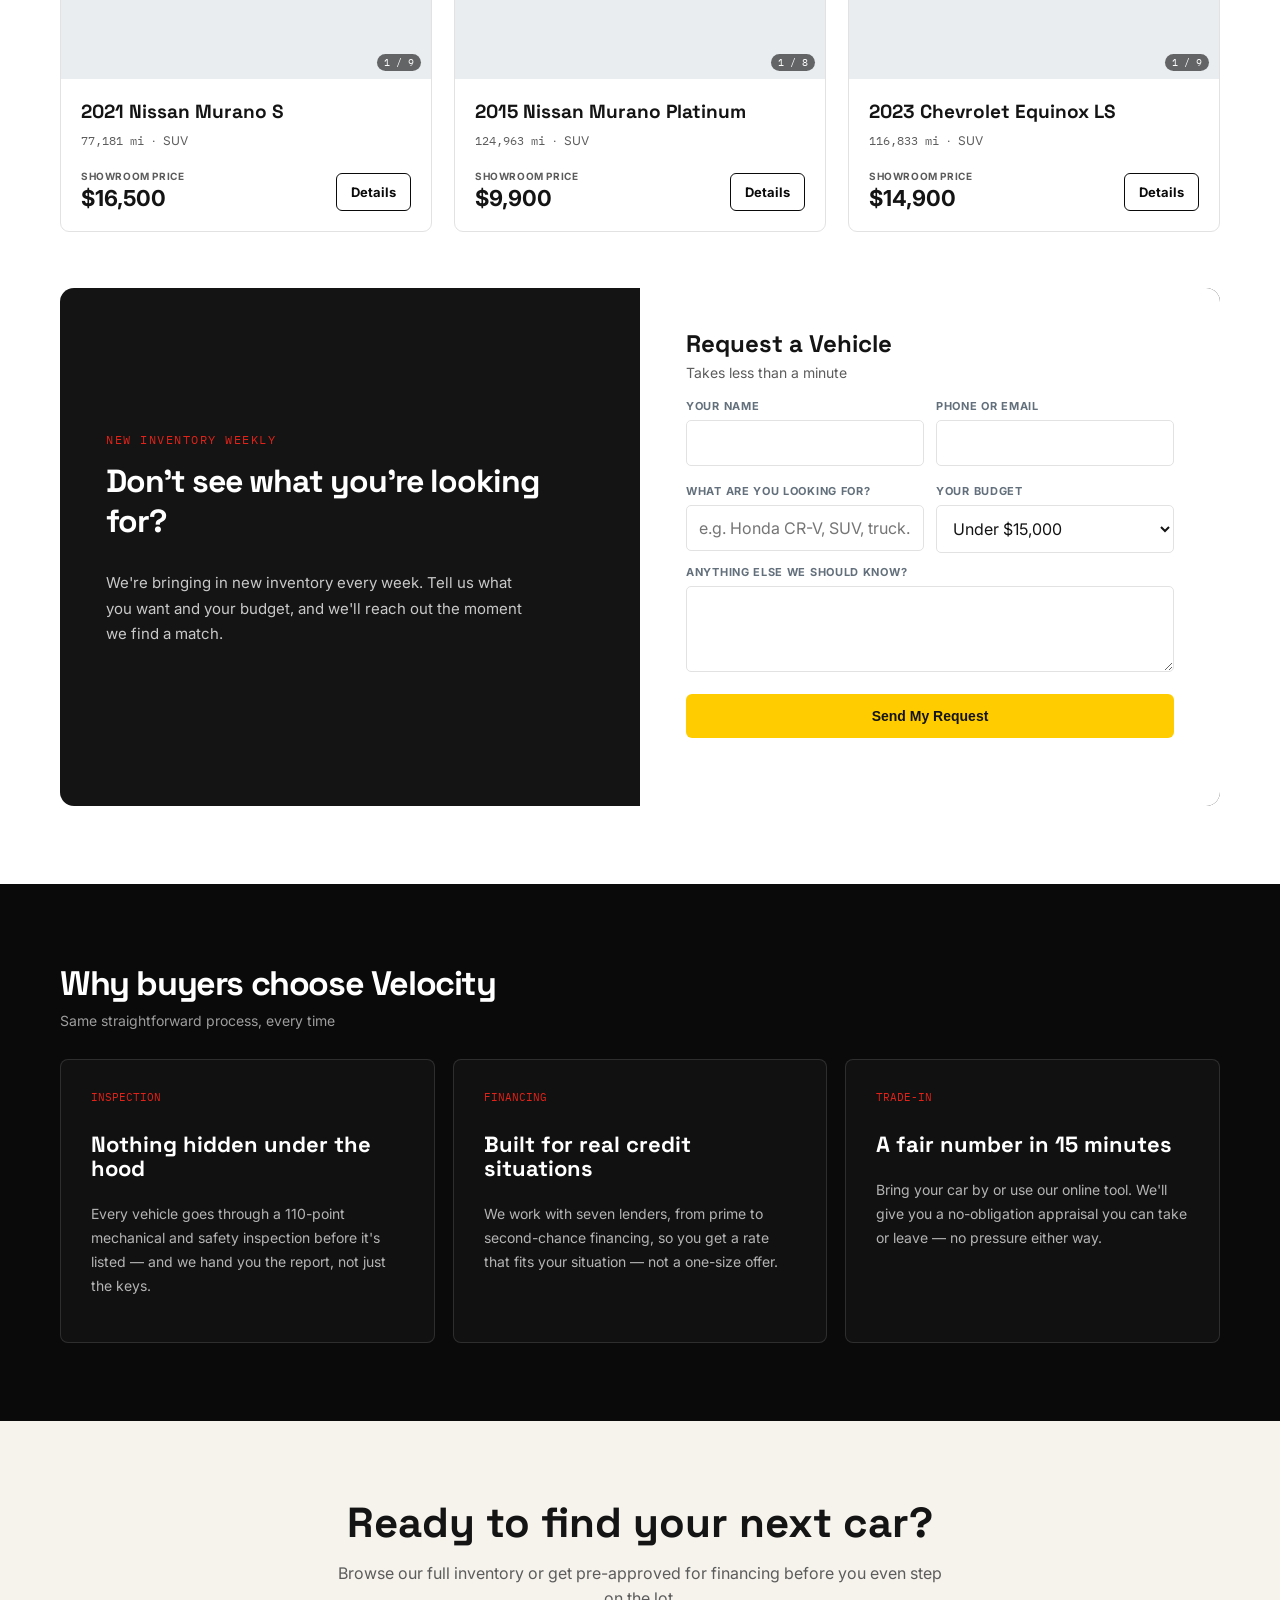
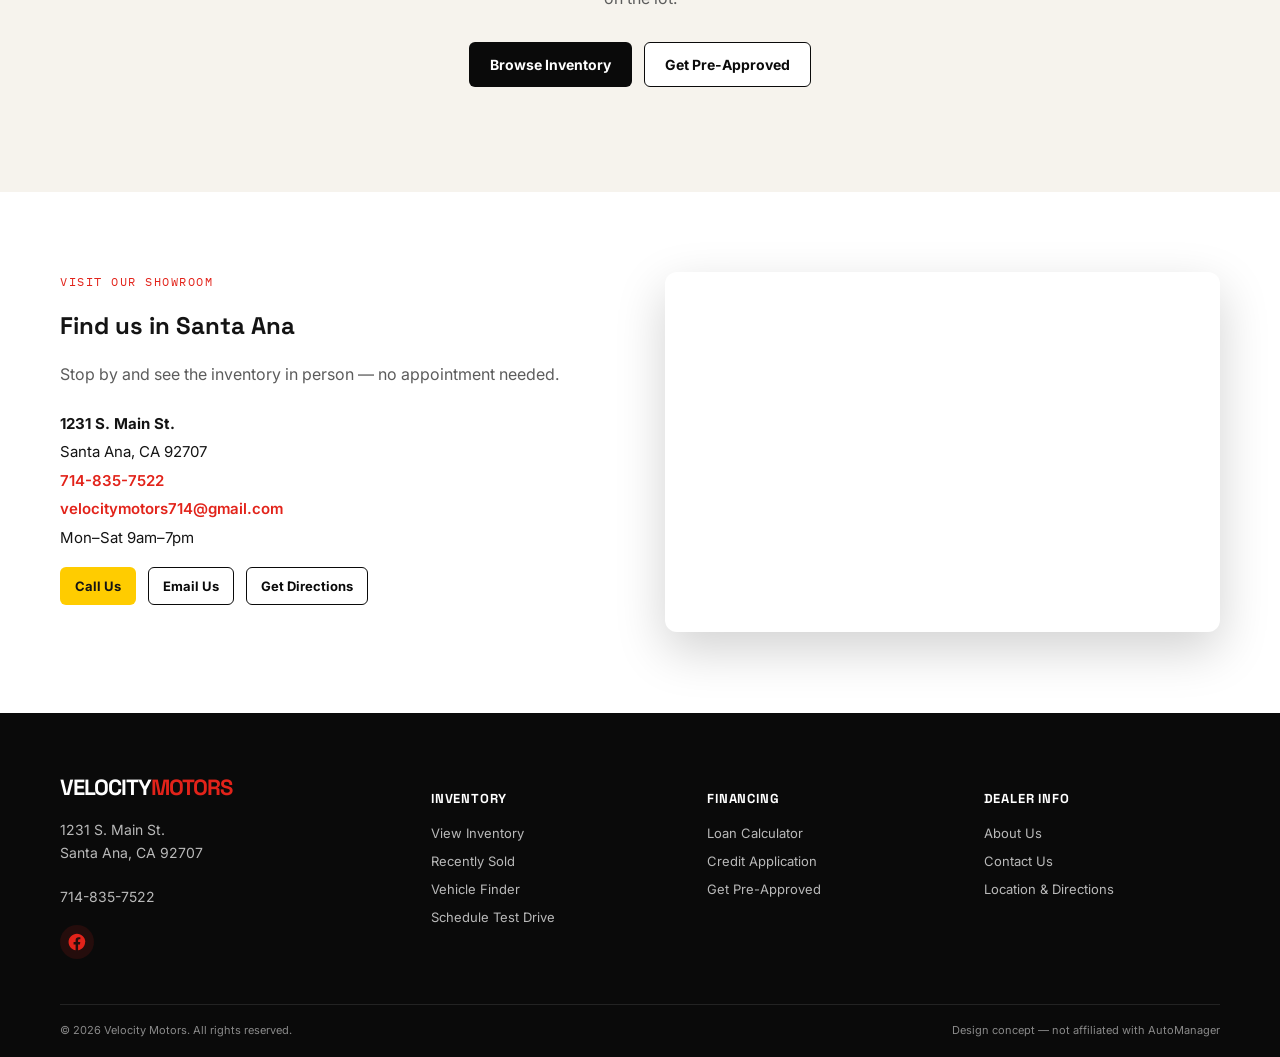
==== commit cfb91581: "Add files via upload" ====
--- a/index.html
+++ b/index.html
@@ -226,6 +226,7 @@
       <div>
         <div class="footer-logo">VELOCITY<span>MOTORS</span></div>
         <p style="font-size:14px; line-height:1.6;">1231 S. Main St.<br>Santa Ana, CA 92707<br><br>714-835-7522</p>
+        <div class="footer-social" style="margin-top:16px"><a href="https://www.facebook.com/velocitymotorsoc714/" target="_blank" rel="noopener" aria-label="Facebook"><svg xmlns="http://www.w3.org/2000/svg" viewBox="0 0 24 24" width="20" height="20" fill="currentColor"><path d="M22 12.06C22 6.48 17.52 2 11.94 2S1.88 6.48 1.88 12.06c0 5.02 3.66 9.18 8.44 9.94v-7.03H7.9v-2.91h2.42V9.91c0-2.39 1.42-3.71 3.6-3.71 1.04 0 2.13.19 2.13.19v2.35h-1.2c-1.18 0-1.55.74-1.55 1.5v1.8h2.64l-.42 2.91h-2.22V22c4.78-.76 8.44-4.92 8.44-9.94z"/></svg></a></div>
       </div>
       <div>
         <h4 data-en="Inventory" data-es="Inventario">Inventory</h4>
--- a/styles.css
+++ b/styles.css
@@ -92,6 +92,13 @@
 .car-badge.sold{background:var(--ink)}
 .car-card.sold .car-card-img img{filter:grayscale(35%);opacity:.85}
 .car-card.sold .car-card-body{padding-bottom:24px}
+.coming-soon-img{background:var(--navy)}
+.coming-soon-badge{background:var(--orange);color:var(--ink)}
+.coming-soon-photo{width:100%;height:100%;object-fit:cover;object-position:center 30%}
+.coming-soon-img::after{content:"";position:absolute;inset:0;background:linear-gradient(180deg,rgba(0,0,0,.1) 0%,rgba(0,0,0,.6) 100%);pointer-events:none}
+.coming-soon-placeholder{position:absolute;inset:0;align-items:center;justify-content:center;color:rgba(255,255,255,.55)}
+.coming-soon-caption{position:absolute;bottom:10px;left:13px;color:#fff;font-size:11px;font-weight:600;text-transform:uppercase;letter-spacing:.5px;z-index:2;text-shadow:0 1px 3px rgba(0,0,0,.6)}
+.car-card.coming-soon .car-card-body h3{color:var(--ink)}
 .car-card-body{padding:20px}.car-card h3{font-size:19px;margin:0 0 9px}
 .car-meta{display:flex;gap:8px;color:var(--muted);font-size:12px}
 .odometer{font-family:"IBM Plex Mono",monospace}
@@ -199,3 +206,7 @@
   .recently-added-head .search-card{width:100%}
   .footer-bottom{flex-direction:column;gap:8px}
 }
+.footer-social{display:flex;gap:14px;align-items:center}
+.footer-social a{color:var(--red);display:inline-flex;align-items:center;justify-content:center;width:34px;height:34px;border-radius:50%;background:rgba(226,35,26,.12);transition:background .15s,color .15s}
+.footer-social a:hover{background:var(--red);color:#fff}
+.footer-social svg{width:20px;height:20px}
